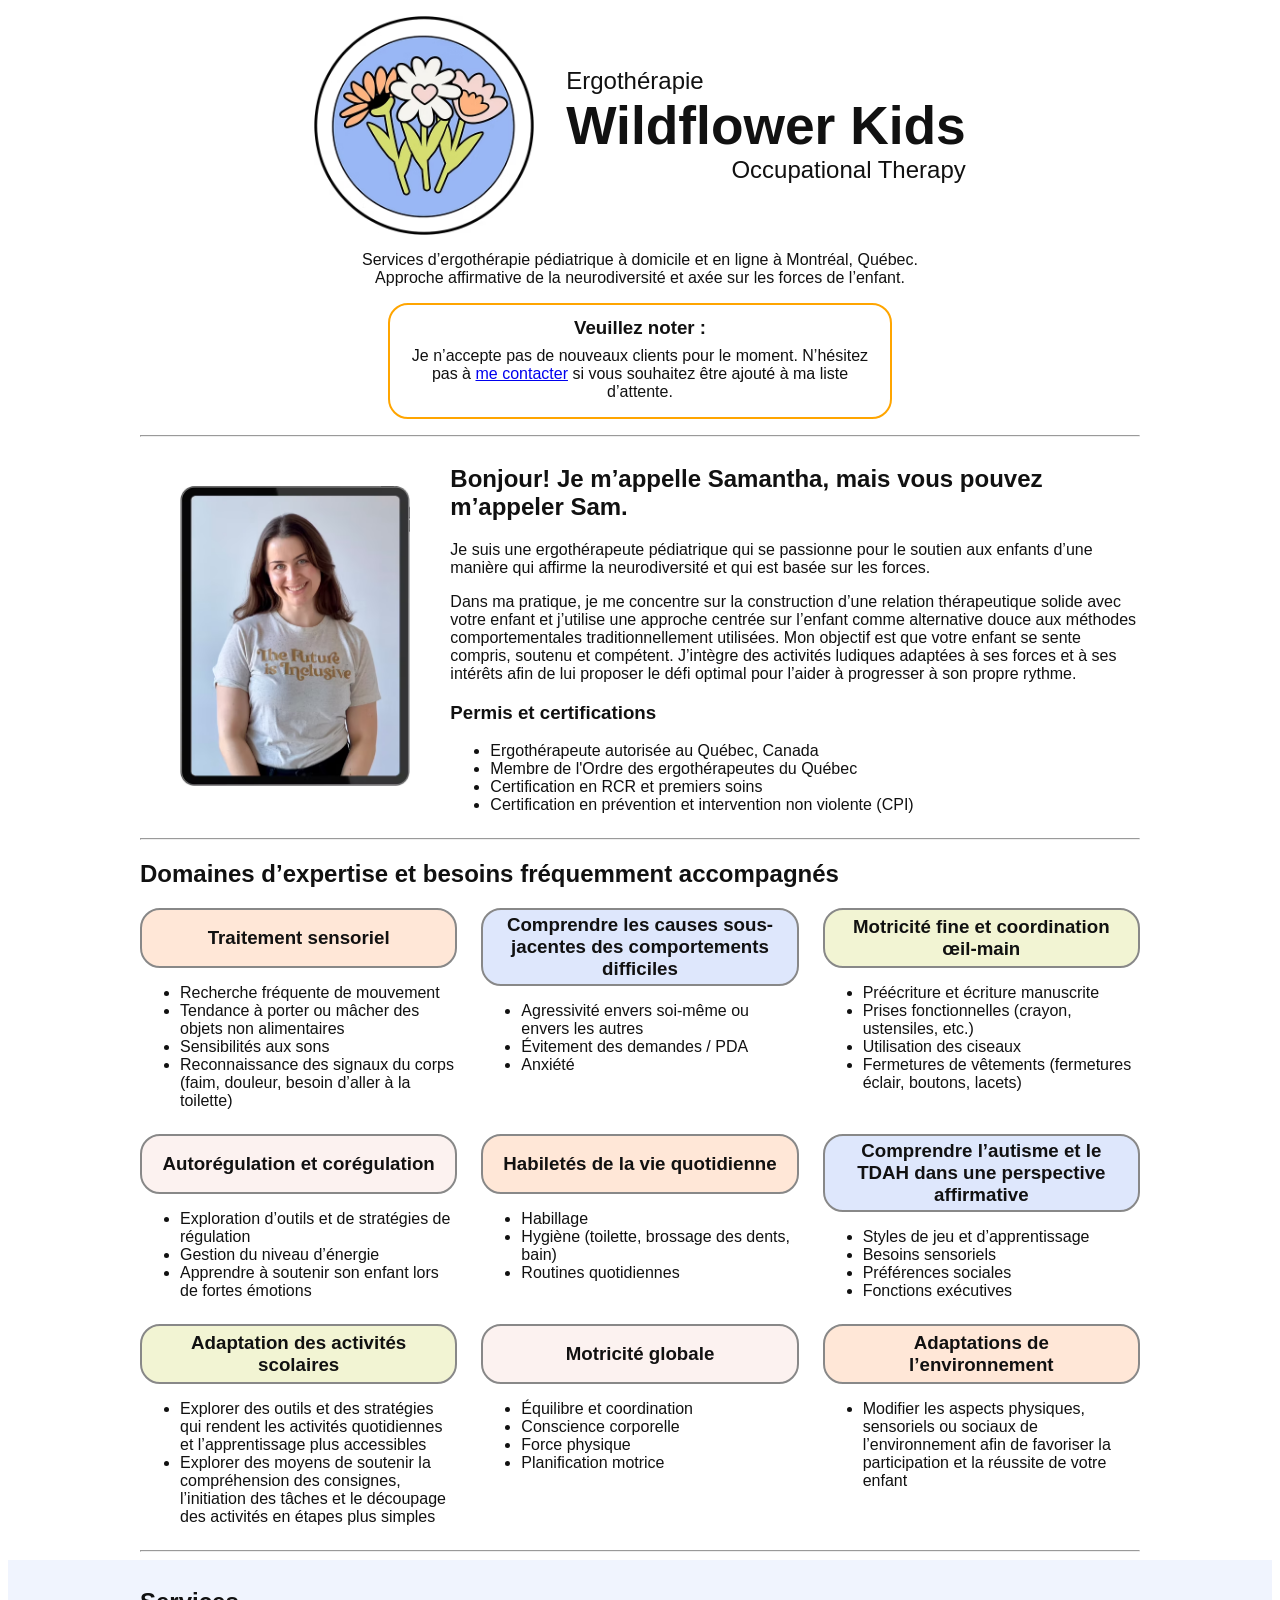
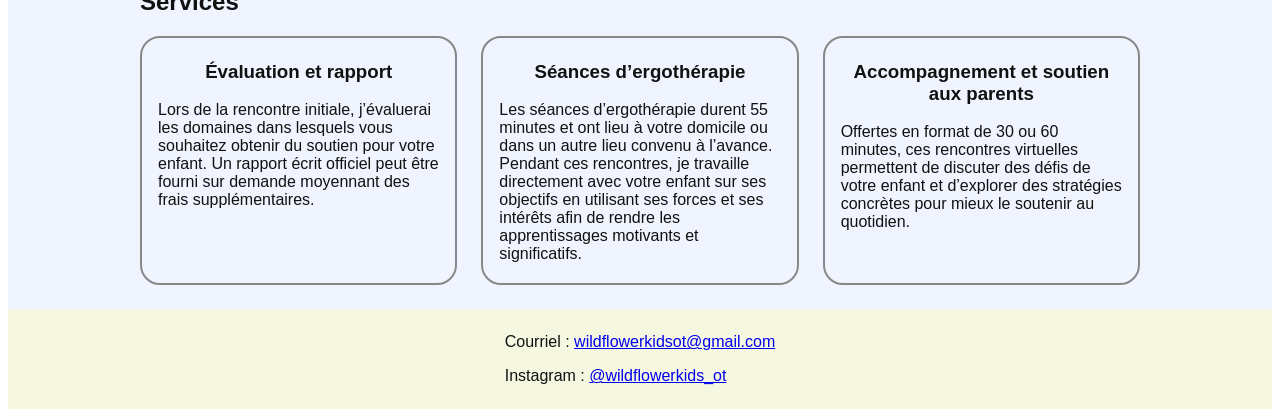
==== fr/index.html @ db91f49d "French" ====
<!DOCTYPE html>
<html lang="fr">
<head>
  <meta charset="utf-8">
  <link rel="stylesheet" href="../style.css" />
</head>
<body>
  <div class="container">
    <header>
      <div id="brand">
        <img src="../logo.png" />
        <div>
          <p class="brandEyebrow">Ergothérapie</p>
          <h1>Wildflower&nbsp;Kids</h1>
          <p class="brandSubtitle">Occupational Therapy</p>
        </div>
      </div>

      <div id="brief">
        <p>
          Services d’ergothérapie pédiatrique à domicile et en ligne à Montréal, Québec.<br />
          Approche affirmative de la neurodiversité et axée sur les forces de l’enfant.
        </p>
      </div>

      <div id="warning">
        <h3>Veuillez noter :</h3>
        <p>
          Je n’accepte pas de nouveaux clients pour le moment. N’hésitez pas à <a href="mailto:wildflowerkidsot@gmail.com">me contacter</a> si vous souhaitez être ajouté à ma liste d’attente.
        </p>
      </div>
    </header>

    <hr />

    <section id="profile">
      <figure>
        <img src="../headshot.avif" alt="Portrait de Samantha" />
      </figure>
      <div>
        <h2>Bonjour! Je m’appelle Samantha, mais vous pouvez m’appeler Sam.</h2>
        <p>
          Je suis une ergothérapeute pédiatrique qui se passionne pour le soutien aux enfants d’une manière qui affirme la neurodiversité et qui est basée sur les forces.
        </p>
        <p>
          Dans ma pratique, je me concentre sur la construction d’une relation thérapeutique solide avec votre enfant et j’utilise une approche centrée sur l’enfant comme alternative douce aux méthodes comportementales traditionnellement utilisées. Mon objectif est que votre enfant se sente compris, soutenu et compétent. J’intègre des activités ludiques adaptées à ses forces et à ses intérêts afin de lui proposer le défi optimal pour l’aider à progresser à son propre rythme.
        </p>
        <section>
          <h3>Permis et certifications</h3>
          <ul>
            <li>Ergothérapeute autorisée au Québec, Canada</li>
            <li>Membre de l'Ordre des ergothérapeutes du Québec</li>
            <li>Certification en RCR et premiers soins</li>
            <li>Certification en prévention et intervention non violente (CPI)</li>
          </ul>
        </section>
      </div>
    </section>


    <hr />

    <section id="areasOfKnowledge">
      <h2>Domaines d’expertise et besoins fréquemment accompagnés</h2>

      <div>
        <section>
          <h3 class="card--orange">Traitement sensoriel</h3>
          <ul>
            <li>Recherche fréquente de mouvement</li>
            <li>Tendance à porter ou mâcher des objets non alimentaires</li>
            <li>Sensibilités aux sons</li>
            <li>Reconnaissance des signaux du corps (faim, douleur, besoin d’aller à la toilette)</li>
          </ul>
        </section>

        <section>
          <h3 class="card--blue">Comprendre les causes sous-jacentes des comportements difficiles</h3>
          <ul>
            <li>Agressivité envers soi-même ou envers les autres</li>
            <li>Évitement des demandes / PDA</li>
            <li>Anxiété</li>
          </ul>
        </section>

        <section>
          <h3 class="card--green">Motricité fine et coordination œil-main</h3>
          <ul>
            <li>Préécriture et écriture manuscrite</li>
            <li>Prises fonctionnelles (crayon, ustensiles, etc.)</li>
            <li>Utilisation des ciseaux</li>
            <li>Fermetures de vêtements (fermetures éclair, boutons, lacets)</li>
          </ul>
        </section>

        <section>
          <h3 class="card--pink">Autorégulation et corégulation</h3>
          <ul>
            <li>Exploration d’outils et de stratégies de régulation</li>
            <li>Gestion du niveau d’énergie</li>
            <li>Apprendre à soutenir son enfant lors de fortes émotions</li>
          </ul>
        </section>

        <section>
          <h3 class="card--orange">Habiletés de la vie quotidienne</h3>
          <ul>
            <li>Habillage</li>
            <li>Hygiène (toilette, brossage des dents, bain)</li>
            <li>Routines quotidiennes</li>
          </ul>
        </section>

        <section>
          <h3 class="card--blue">Comprendre l’autisme et le TDAH dans une perspective affirmative</h3>
          <ul>
            <li>Styles de jeu et d’apprentissage</li>
            <li>Besoins sensoriels</li>
            <li>Préférences sociales</li>
            <li>Fonctions exécutives</li>
          </ul>
        </section>

        <section>
          <h3 class="card--green">Adaptation des activités scolaires</h3>
          <ul>
            <li>Explorer des outils et des stratégies qui rendent les activités quotidiennes et l’apprentissage plus accessibles</li>
            <li>Explorer des moyens de soutenir la compréhension des consignes, l’initiation des tâches et le découpage des activités en étapes plus simples</li>
          </ul>
        </section>

        <section>
          <h3 class="card--pink">Motricité globale</h3>
          <ul>
            <li>Équilibre et coordination</li>
            <li>Conscience corporelle</li>
            <li>Force physique</li>
            <li>Planification motrice</li>
          </ul>
        </section>

        <section>
          <h3 class="card--orange">Adaptations de l’environnement</h3>
          <ul>
            <li>Modifier les aspects physiques, sensoriels ou sociaux de l’environnement afin de favoriser la participation et la réussite de votre enfant</li>
          </ul>
        </section>
      </div>
    </section>

    <hr />

  </div>

  <section id="services">
    <div class="container">
      <h2>Services</h2>
      <ul>
        <li>
          <h3>Évaluation et rapport</h3>
          <p>
            Lors de la rencontre initiale, j’évaluerai les domaines dans lesquels vous souhaitez obtenir du soutien pour votre enfant. Un rapport écrit officiel peut être fourni sur demande moyennant des frais supplémentaires.
          </p>
        </li>

        <li>
          <h3>Séances d’ergothérapie</h3>
          <p>
            Les séances d’ergothérapie durent 55 minutes et ont lieu à votre domicile ou dans un autre lieu convenu à l’avance. Pendant ces rencontres, je travaille directement avec votre enfant sur ses objectifs en utilisant ses forces et ses intérêts afin de rendre les apprentissages motivants et significatifs.
          </p>
        </li>

        <li>
          <h3>Accompagnement et soutien aux parents</h3>
          <p>
            Offertes en format de 30 ou 60 minutes, ces rencontres virtuelles permettent de discuter des défis de votre enfant et d’explorer des stratégies concrètes pour mieux le soutenir au quotidien.
          </p>
        </li>
      </ul>
    </div>
  </section>

  <footer>
    <div>
      <p>Courriel : <a href="mailto:wildflowerkidsot@gmail.com">wildflowerkidsot@gmail.com</a></p>
      <p>Instagram : <a href="https://www.instagram.com/wildflowerkids_ot">@wildflowerkids_ot</a></p>
    </div>
  </footer>
</body>
</html>
---- style.css ----
:root {
  color-scheme: light dark;
  --bg: #FFFFFF;
  --primary: #111111;
  --secondary: #888888;
  --accent: orange;
  --blue: #DEE7FC;
  --green: #F2F4D3;
  --orange: #FFE7D7;
  --pink: #FCF2F0;
  --blue-bg: #DEE7FC77;
  --green-bg: #F2F4D3AA;
}

@media (prefers-color-scheme: dark) {
  :root {
    --bg: #222222;
    --primary: #F5F5F5;
    --secondary: #999999;
    --accent: #ffb347;
		--blue: #99B7F5;
		--green: #D5DF6F;
		--orange: #FFB380;
		--pink: #F6D6D1;
		--blue-bg: #99B7F522;
		--green-bg: #D5DF6F22;
  }
}

html {
	font-family: -apple-system, BlinkMacSystemFont, "Segoe UI", Roboto, Helvetica, Arial, sans-serif, "Apple Color Emoji", "Segoe UI Emoji", "Segoe UI Symbol";
	background-color: var(--bg);
  color: var(--primary);
}

.container {
  max-width: 1000px;
  margin: 0 auto;
}

header {
	align-items: center;
	margin-top: 1rem;
}

#brand {
  display: flex;
  align-items: center;
  gap: 2rem;
  max-width: fit-content;
  margin: auto;
}

#brand img {
  width: 220px;
  height: auto;
  display: block;
  flex-shrink: 0;
}

#brand h1 {
	font-size: 40pt;
	margin: 0;
}

#brand p {
	font-size: 18pt;
	margin-block: 0;
}

#brand .brandSubtitle {
	text-align: right;
}

@media (max-width: 700px) {
  #brand {
    flex-direction: column;
  }
}

#warning {
	text-align: center;
	max-width: 500px;
	border: 2px solid var(--accent);
	border-radius: 20px;
	margin: 1rem auto;
	padding: 0.5rem 0;
}

#warning h3, #warning p {
	margin: 0.5rem;
}

#warning h3 {
	margin-top: 0.25rem;
}

#brief {
	text-align: center;
}

#profile {
  display: flex;
  align-items: center;
}

#profile img {
	max-height: 300px;
}

@media (max-width: 600px) {
  #profile {
    flex-direction: column;
  }
}

#areasOfKnowledge div {
  display: grid;
  grid-template-columns: repeat(auto-fit, minmax(250px, 1fr));
  gap: 0.5rem 1.5rem;
}

#areasOfKnowledge h3 {
	display: flex;
	align-items: center;
	justify-content: center;
	text-align: center;
	padding: 0.25rem 1rem;
	min-height: 3rem;
	color: #111111;
	border: 2px solid var(--secondary);
	border-radius: 20px;
	margin-block: 0;
}

.card--blue {
	background-color: var(--blue);
}

.card--green {
	background-color: var(--green);
}

.card--orange {
	background-color: var(--orange);
}

.card--pink {
	background-color: var(--pink);
}

#services {
	margin: 0 auto;
	padding: 0.5rem;
	background-color: var(--blue-bg);
}

#services ul {
  display: grid;
  grid-template-columns: repeat(auto-fit, minmax(250px, 1fr));
  gap: 0.5rem 1.5rem;
  list-style: none;
  padding: 0;
}

#services li {
	padding: 0.25rem 1rem;
	border: 2px solid var(--secondary);
	border-radius: 20px;
	justify-content: center;
}

#services h3 {
	text-align: center;
}

footer {
	margin: 0;
	padding: 0.5rem;
  background-color: var(--green-bg);
}

footer div {
  max-width: fit-content;
  margin: 0 auto;
}
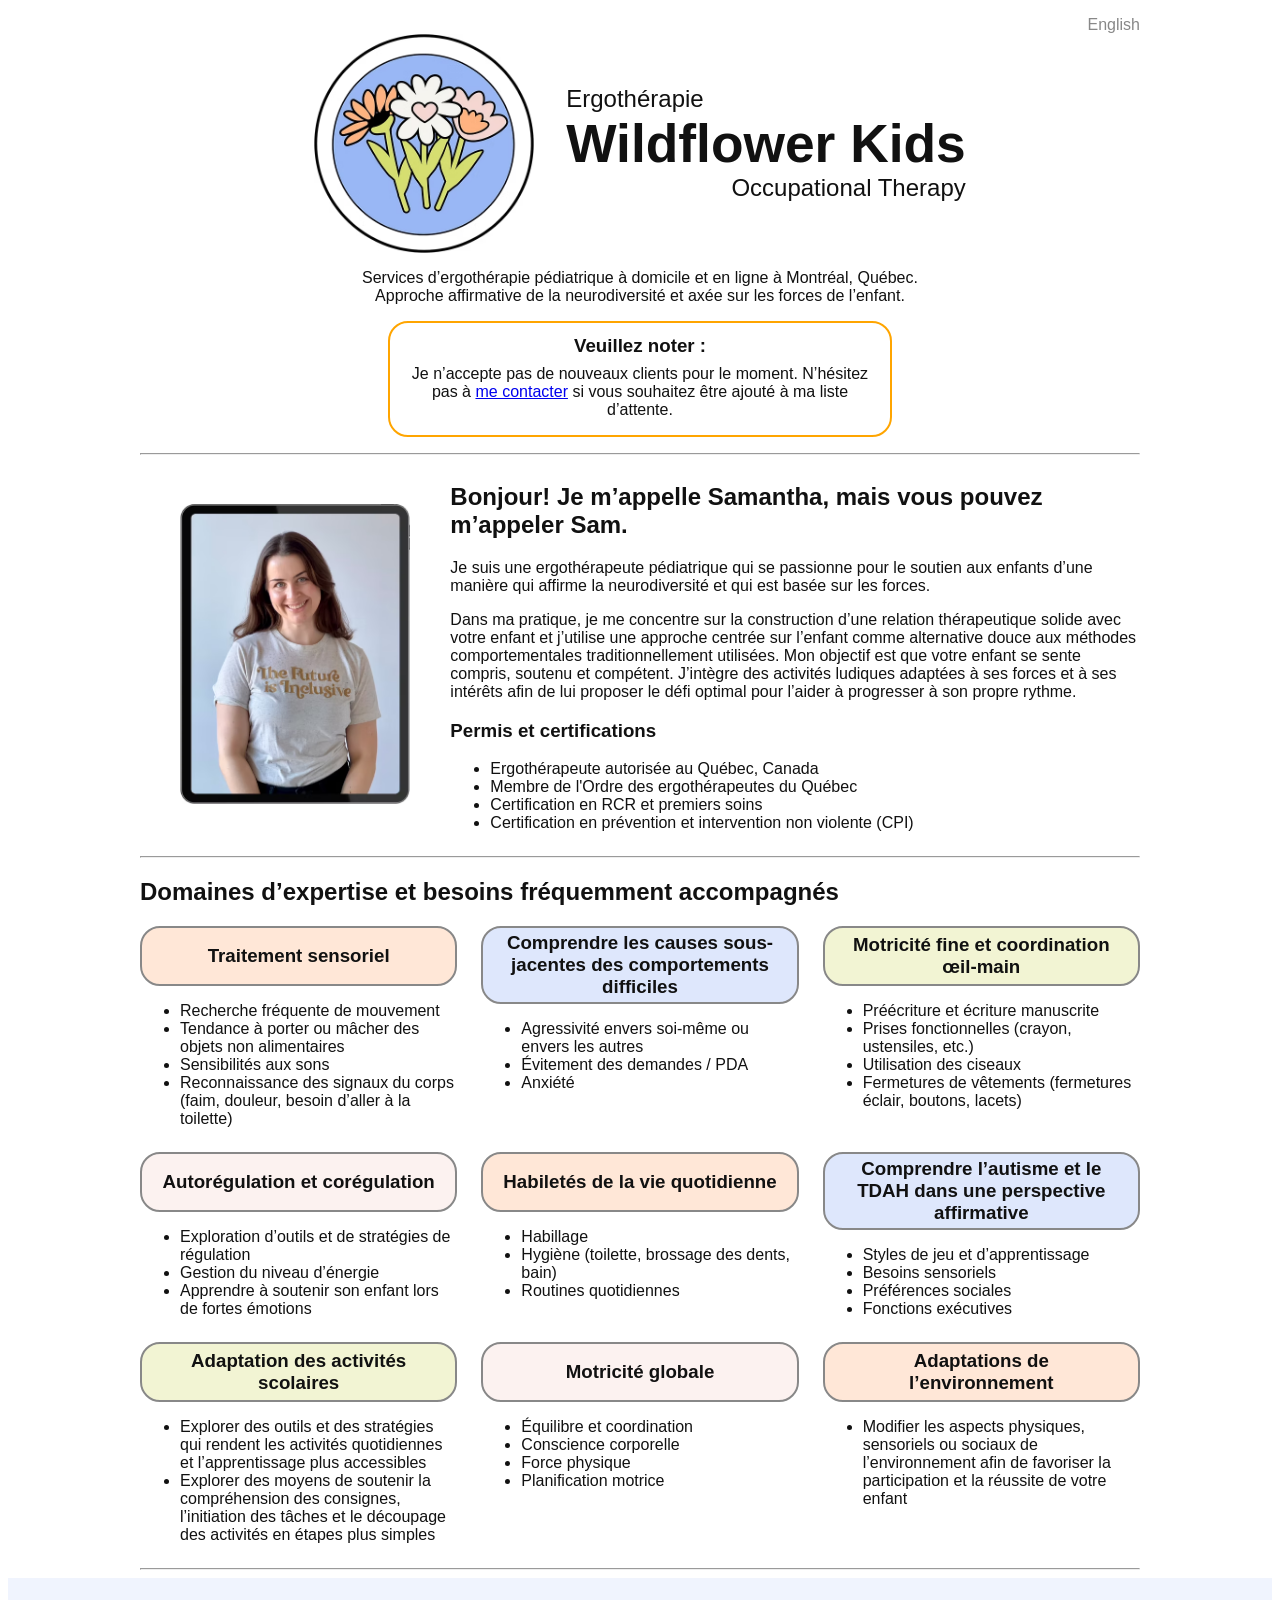
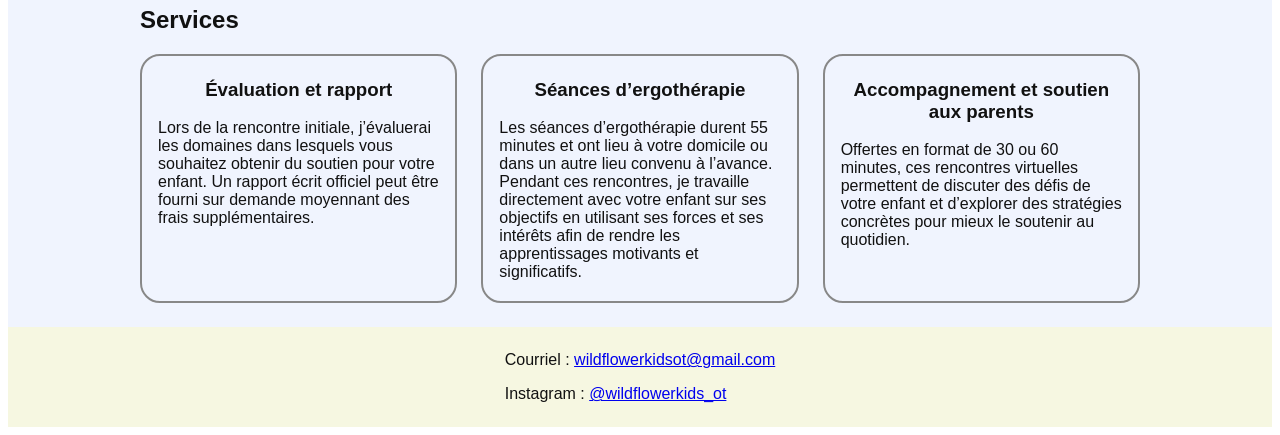
==== commit d2305319: "Language switcher" ====
--- a/fr/index.html
+++ b/fr/index.html
@@ -7,6 +7,10 @@
 <body>
   <div class="container">
     <header>
+      <nav id="languageSwitcher">
+        <a href="/">English</a>
+      </nav>
+
       <div id="brand">
         <img src="../logo.png" />
         <div>
--- a/style.css
+++ b/style.css
@@ -41,6 +41,19 @@
 header {
 	align-items: center;
 	margin-top: 1rem;
+}
+
+#languageSwitcher {
+	text-align: right;
+}
+
+#languageSwitcher a {
+	color: var(--secondary);
+	text-decoration: none;
+}
+
+#languageSwitcher a:hover {
+	text-decoration: underline;
 }
 
 #brand {
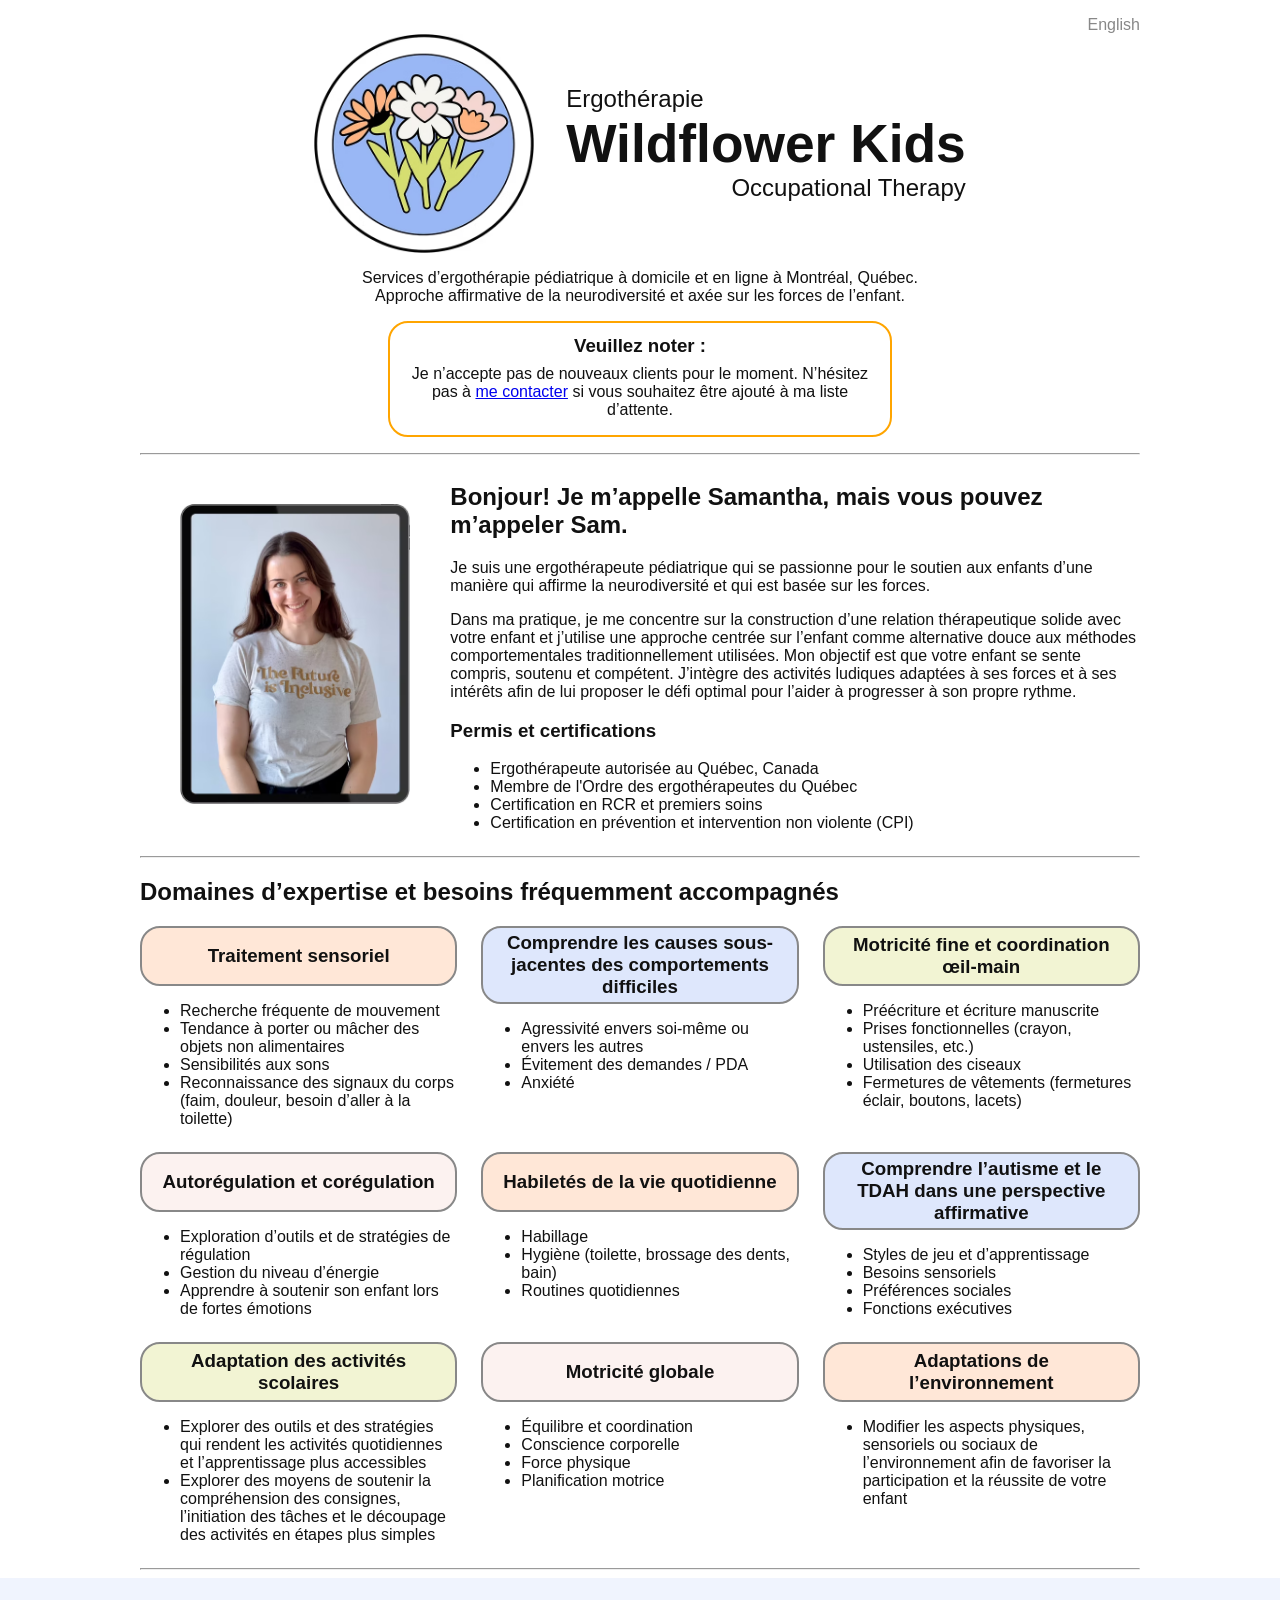
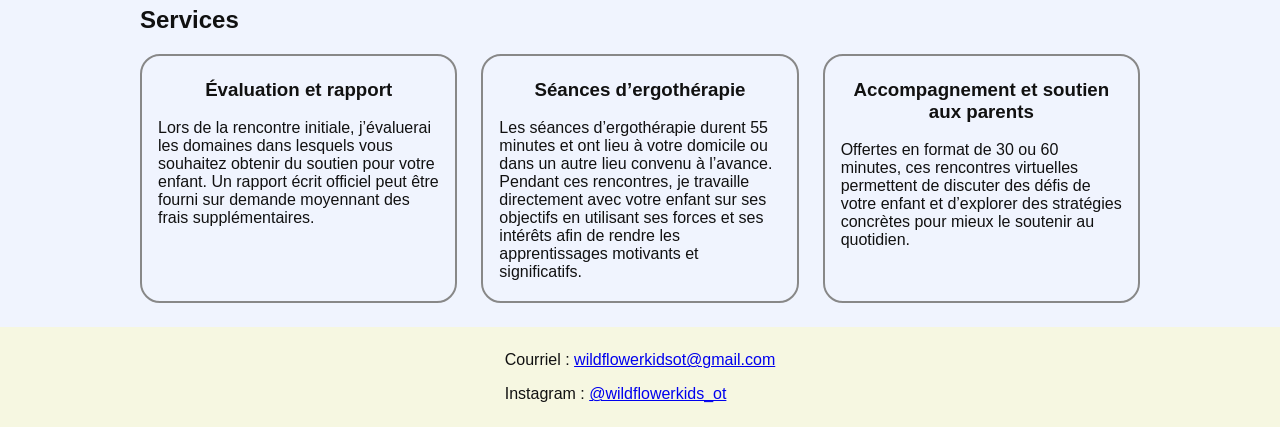
==== commit b648dc17: "Safe area" ====
--- a/fr/index.html
+++ b/fr/index.html
@@ -3,6 +3,7 @@
 <head>
   <meta charset="utf-8">
   <link rel="stylesheet" href="../style.css" />
+  <meta name="viewport" content="width=device-width, initial-scale=1, viewport-fit=cover">
 </head>
 <body>
   <div class="container">
--- a/style.css
+++ b/style.css
@@ -27,15 +27,18 @@
   }
 }
 
-html {
+html, body {
 	font-family: -apple-system, BlinkMacSystemFont, "Segoe UI", Roboto, Helvetica, Arial, sans-serif, "Apple Color Emoji", "Segoe UI Emoji", "Segoe UI Symbol";
 	background-color: var(--bg);
   color: var(--primary);
+  margin: 0;
 }
 
 .container {
   max-width: 1000px;
   margin: 0 auto;
+  padding-left: calc(1rem + env(safe-area-inset-left));
+  padding-right: calc(1rem + env(safe-area-inset-right));
 }
 
 header {
@@ -72,8 +75,8 @@
 }
 
 #brand h1 {
-	font-size: 40pt;
-	margin: 0;
+	font-size: min(40pt, 12vw);
+	margin-block: 0;
 }
 
 #brand p {
@@ -190,6 +193,7 @@
 footer {
 	margin: 0;
 	padding: 0.5rem;
+	padding-bottom: calc(0.5rem + env(safe-area-inset-bottom));
   background-color: var(--green-bg);
 }
 
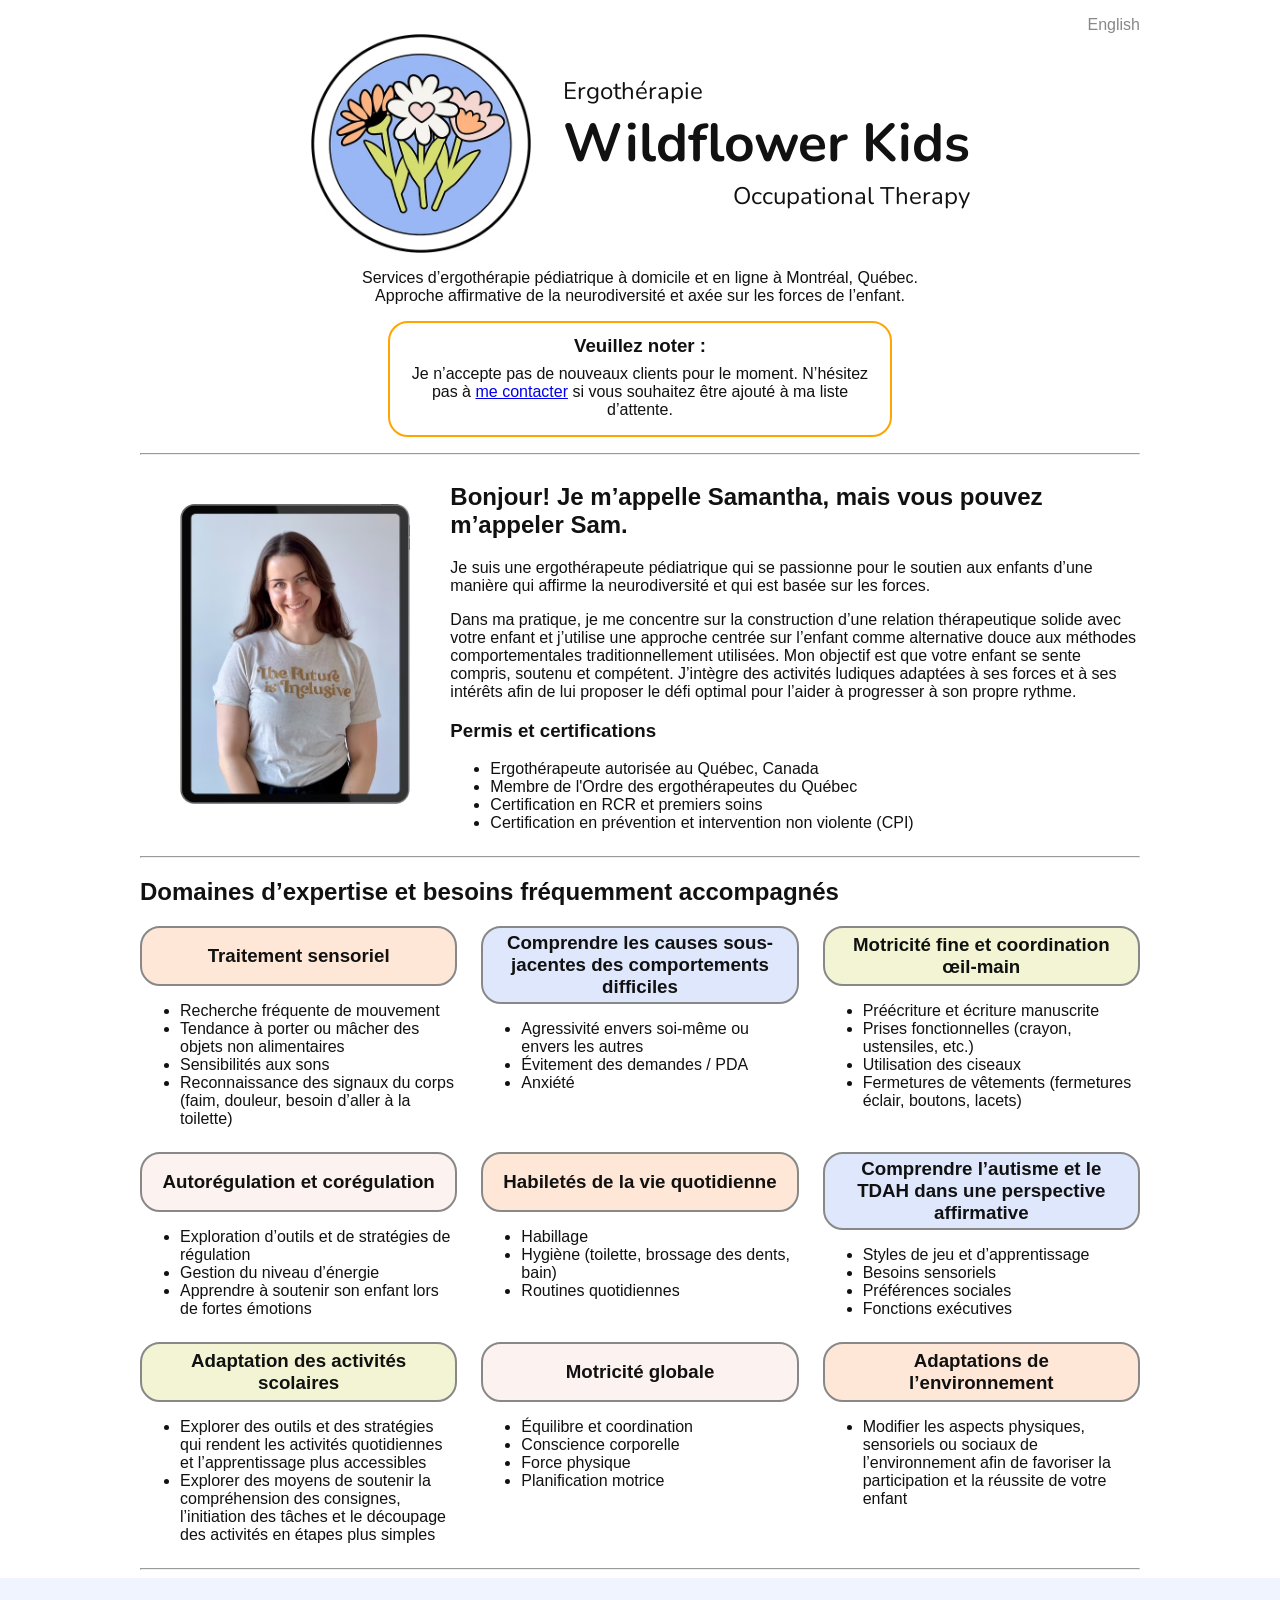
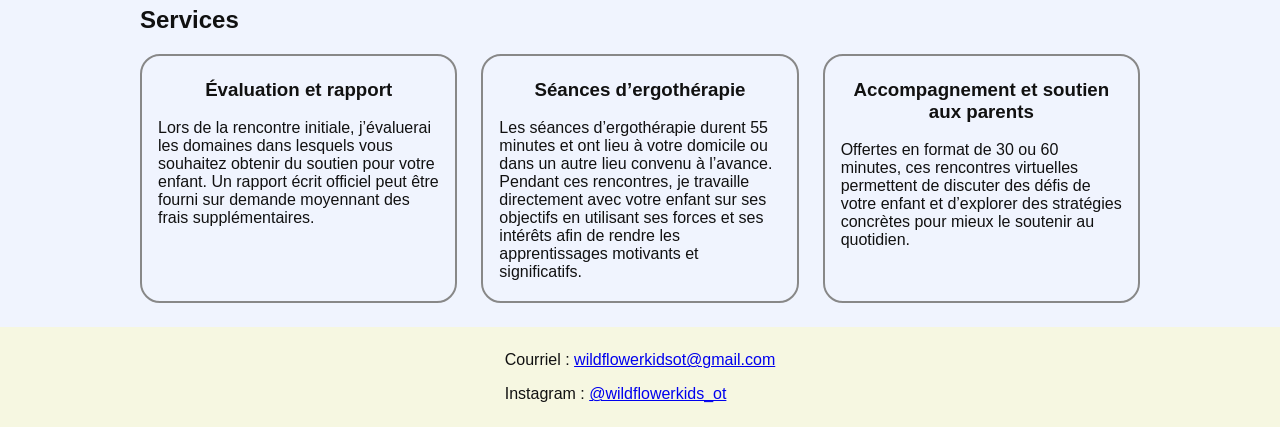
==== commit d48f8597: "Brand font" ====
--- a/fr/index.html
+++ b/fr/index.html
@@ -3,6 +3,7 @@
 <head>
   <meta charset="utf-8">
   <link rel="stylesheet" href="../style.css" />
+  <link href="https://fonts.googleapis.com/css2?family=Nunito:wght@400;700&display=swap" rel="stylesheet">
   <meta name="viewport" content="width=device-width, initial-scale=1, viewport-fit=cover">
 </head>
 <body>
--- a/style.css
+++ b/style.css
@@ -60,6 +60,7 @@
 }
 
 #brand {
+  font-family: "Nunito";
   display: flex;
   align-items: center;
   gap: 2rem;
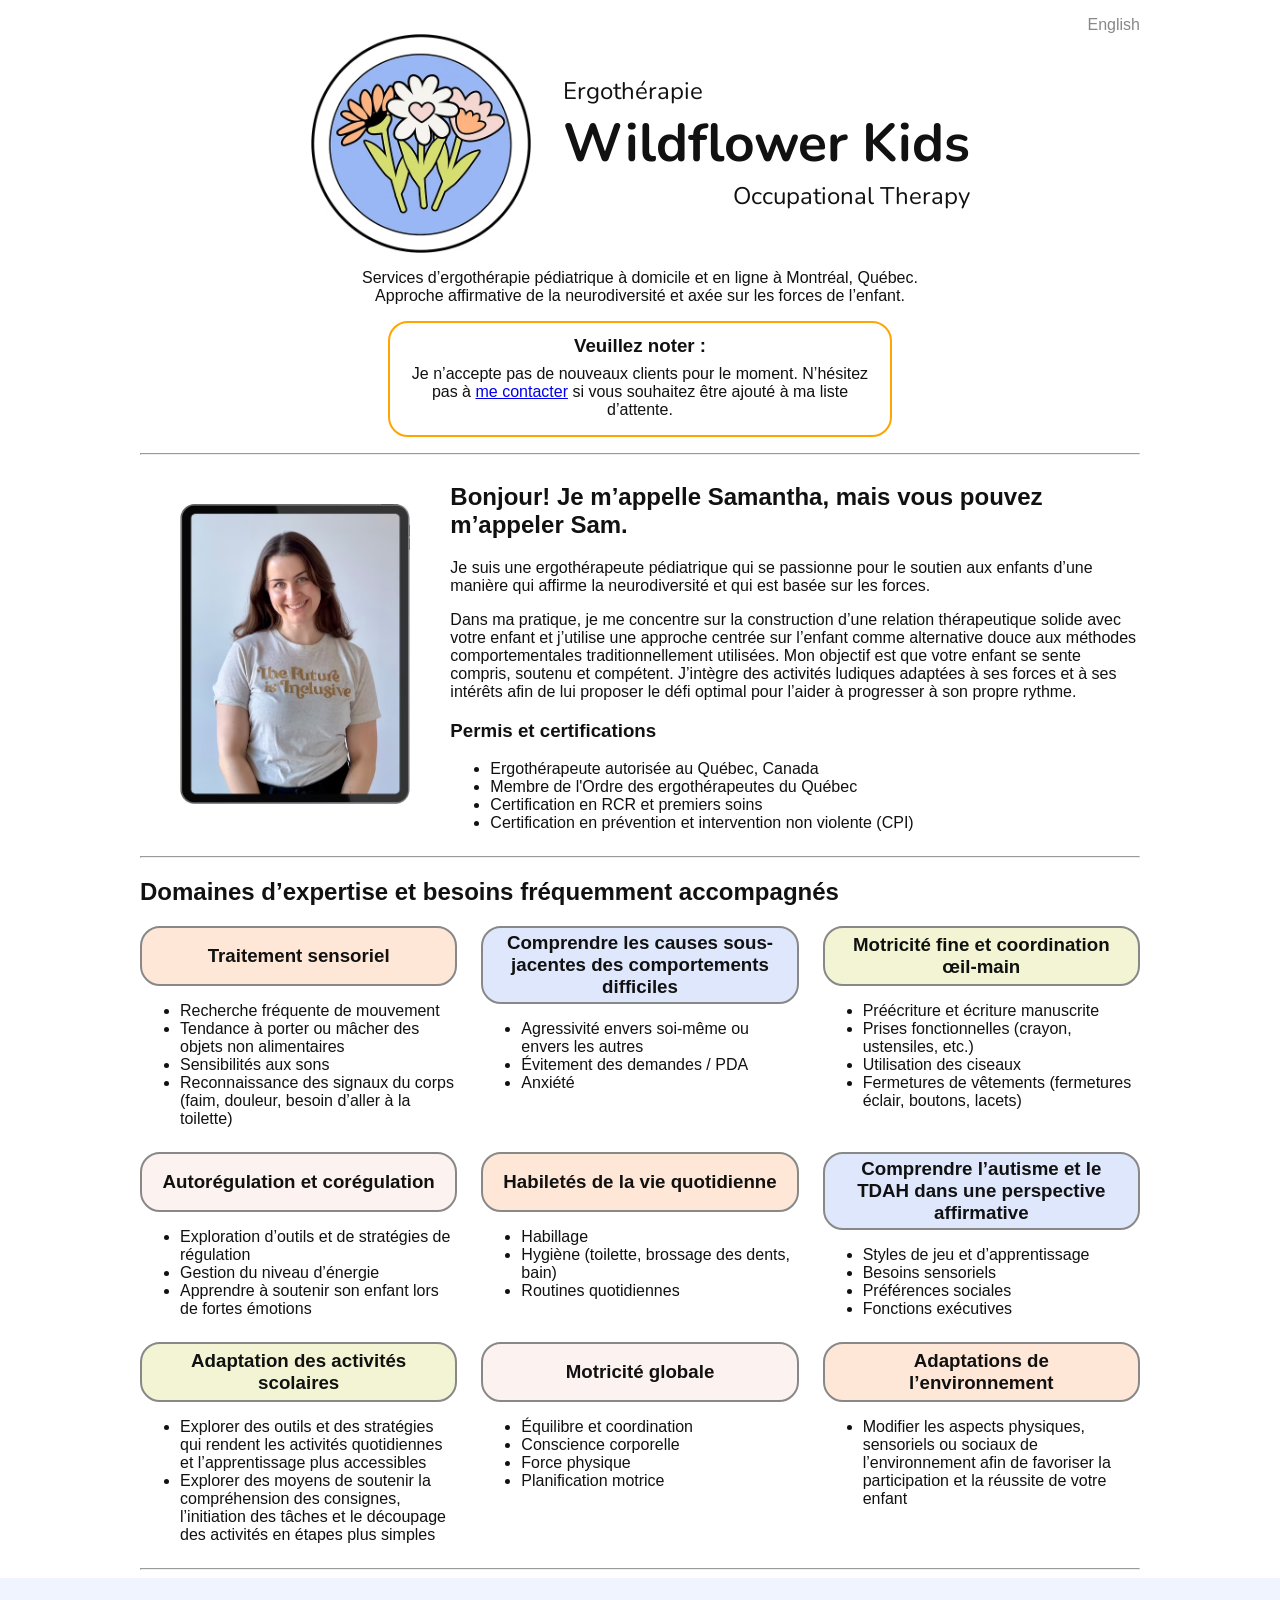
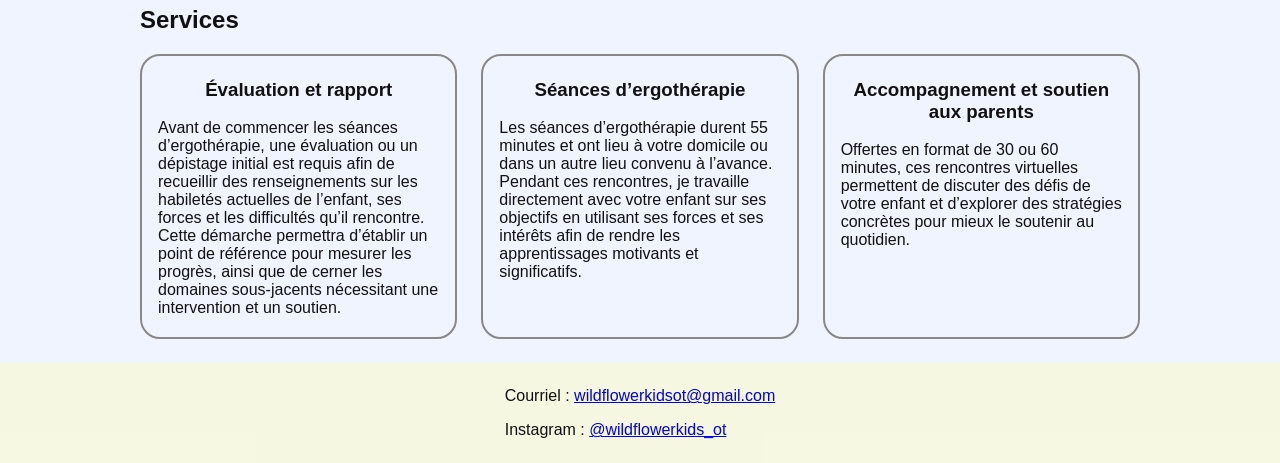
==== commit 93753533: "Evaluation & report — copy change" ====
--- a/fr/index.html
+++ b/fr/index.html
@@ -165,7 +165,7 @@
         <li>
           <h3>Évaluation et rapport</h3>
           <p>
-            Lors de la rencontre initiale, j’évaluerai les domaines dans lesquels vous souhaitez obtenir du soutien pour votre enfant. Un rapport écrit officiel peut être fourni sur demande moyennant des frais supplémentaires.
+            Avant de commencer les séances d’ergothérapie, une évaluation ou un dépistage initial est requis afin de recueillir des renseignements sur les habiletés actuelles de l’enfant, ses forces et les difficultés qu’il rencontre. Cette démarche permettra d’établir un point de référence pour mesurer les progrès, ainsi que de cerner les domaines sous-jacents nécessitant une intervention et un soutien.
           </p>
         </li>
 
--- a/style.css
+++ b/style.css
@@ -18,18 +18,18 @@
     --primary: #F5F5F5;
     --secondary: #999999;
     --accent: #ffb347;
-		--blue: #99B7F5;
-		--green: #D5DF6F;
-		--orange: #FFB380;
-		--pink: #F6D6D1;
-		--blue-bg: #99B7F522;
-		--green-bg: #D5DF6F22;
+    --blue: #99B7F5;
+    --green: #D5DF6F;
+    --orange: #FFB380;
+    --pink: #F6D6D1;
+    --blue-bg: #99B7F522;
+    --green-bg: #D5DF6F22;
   }
 }
 
 html, body {
-	font-family: -apple-system, BlinkMacSystemFont, "Segoe UI", Roboto, Helvetica, Arial, sans-serif, "Apple Color Emoji", "Segoe UI Emoji", "Segoe UI Symbol";
-	background-color: var(--bg);
+  font-family: -apple-system, BlinkMacSystemFont, "Segoe UI", Roboto, Helvetica, Arial, sans-serif, "Apple Color Emoji", "Segoe UI Emoji", "Segoe UI Symbol";
+  background-color: var(--bg);
   color: var(--primary);
   margin: 0;
 }
@@ -42,21 +42,21 @@
 }
 
 header {
-	align-items: center;
-	margin-top: 1rem;
+  align-items: center;
+  margin-top: 1rem;
 }
 
 #languageSwitcher {
-	text-align: right;
+  text-align: right;
 }
 
 #languageSwitcher a {
-	color: var(--secondary);
-	text-decoration: none;
+  color: var(--secondary);
+  text-decoration: none;
 }
 
 #languageSwitcher a:hover {
-	text-decoration: underline;
+  text-decoration: underline;
 }
 
 #brand {
@@ -76,17 +76,17 @@
 }
 
 #brand h1 {
-	font-size: min(40pt, 12vw);
-	margin-block: 0;
+  font-size: min(40pt, 12vw);
+  margin-block: 0;
 }
 
 #brand p {
-	font-size: 18pt;
-	margin-block: 0;
+  font-size: 18pt;
+  margin-block: 0;
 }
 
 #brand .brandSubtitle {
-	text-align: right;
+  text-align: right;
 }
 
 @media (max-width: 700px) {
@@ -96,24 +96,24 @@
 }
 
 #warning {
-	text-align: center;
-	max-width: 500px;
-	border: 2px solid var(--accent);
-	border-radius: 20px;
-	margin: 1rem auto;
-	padding: 0.5rem 0;
+  text-align: center;
+  max-width: 500px;
+  border: 2px solid var(--accent);
+  border-radius: 20px;
+  margin: 1rem auto;
+  padding: 0.5rem 0;
 }
 
 #warning h3, #warning p {
-	margin: 0.5rem;
+  margin: 0.5rem;
 }
 
 #warning h3 {
-	margin-top: 0.25rem;
+  margin-top: 0.25rem;
 }
 
 #brief {
-	text-align: center;
+  text-align: center;
 }
 
 #profile {
@@ -122,7 +122,7 @@
 }
 
 #profile img {
-	max-height: 300px;
+  max-height: 300px;
 }
 
 @media (max-width: 600px) {
@@ -138,38 +138,38 @@
 }
 
 #areasOfKnowledge h3 {
-	display: flex;
-	align-items: center;
-	justify-content: center;
-	text-align: center;
-	padding: 0.25rem 1rem;
-	min-height: 3rem;
-	color: #111111;
-	border: 2px solid var(--secondary);
-	border-radius: 20px;
-	margin-block: 0;
+  display: flex;
+  align-items: center;
+  justify-content: center;
+  text-align: center;
+  padding: 0.25rem 1rem;
+  min-height: 3rem;
+  color: #111111;
+  border: 2px solid var(--secondary);
+  border-radius: 20px;
+  margin-block: 0;
 }
 
 .card--blue {
-	background-color: var(--blue);
+  background-color: var(--blue);
 }
 
 .card--green {
-	background-color: var(--green);
+  background-color: var(--green);
 }
 
 .card--orange {
-	background-color: var(--orange);
+  background-color: var(--orange);
 }
 
 .card--pink {
-	background-color: var(--pink);
+  background-color: var(--pink);
 }
 
 #services {
-	margin: 0 auto;
-	padding: 0.5rem;
-	background-color: var(--blue-bg);
+  margin: 0 auto;
+  padding: 0.5rem;
+  background-color: var(--blue-bg);
 }
 
 #services ul {
@@ -181,20 +181,20 @@
 }
 
 #services li {
-	padding: 0.25rem 1rem;
-	border: 2px solid var(--secondary);
-	border-radius: 20px;
-	justify-content: center;
+  padding: 0.25rem 1rem;
+  border: 2px solid var(--secondary);
+  border-radius: 20px;
+  justify-content: center;
 }
 
 #services h3 {
-	text-align: center;
+  text-align: center;
 }
 
 footer {
-	margin: 0;
-	padding: 0.5rem;
-	padding-bottom: calc(0.5rem + env(safe-area-inset-bottom));
+  margin: 0;
+  padding: 0.5rem;
+  padding-bottom: calc(0.5rem + env(safe-area-inset-bottom));
   background-color: var(--green-bg);
 }
 
